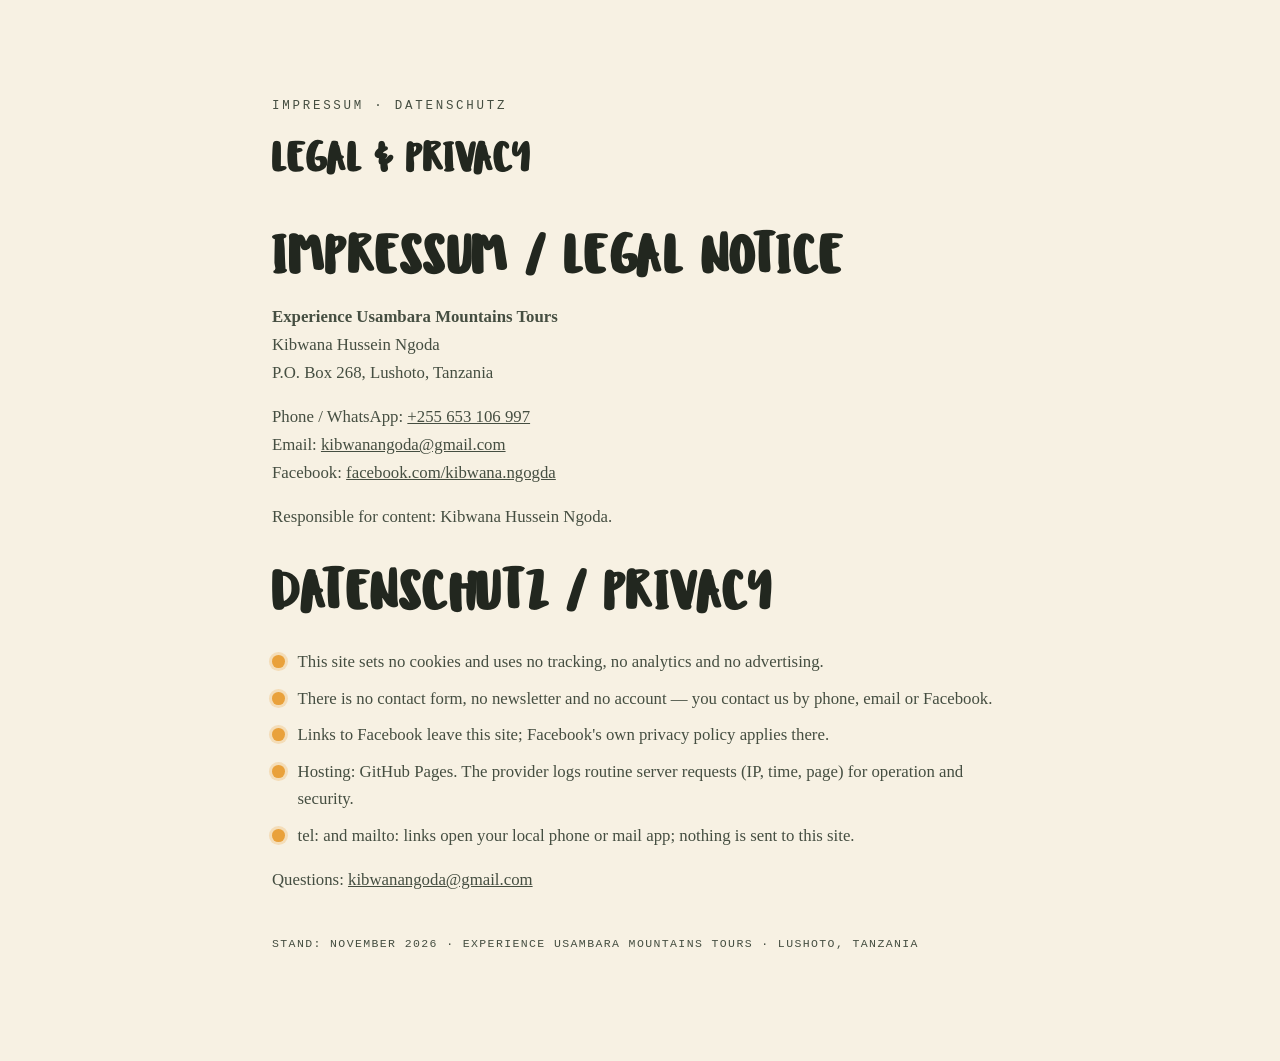
==== legal.html @ 247a27d0 "feat: SEO + AI-Discoverability + Legal-Seite, WebP, Kontrast-Fix" ====
<!DOCTYPE html>
<html lang="en">
<head>
  <meta charset="UTF-8">
  <meta name="viewport" content="width=device-width, initial-scale=1.0">
  <title>Legal &amp; Privacy (Impressum) — Experience Usambara Mountains Tours</title>
  <meta name="description" content="Legal notice and privacy: Experience Usambara Mountains Tours, Kibwana Hussein Ngoda, Lushoto, Tanzania. No cookies, no tracking.">
  <link rel="icon" type="image/svg+xml" href="assets/favicon.svg">
  <link rel="stylesheet" href="assets/css/styles.css">
  <style>
    .legal { padding: clamp(4rem, 8vw, 6rem) 0; max-width: 46rem; }
    .legal h2 { margin: 2.2rem 0 .8rem; }
    .legal p, .legal li { color: #454e41; }
  </style>
</head>
<body>
  <main id="main">
    <div class="wrap legal">
      <p class="eyebrow">Impressum · Datenschutz</p>
      <h1 style="font-family:var(--font-display);font-size:clamp(1.8rem,4vw,2.6rem);text-transform:uppercase;">Legal &amp; Privacy</h1>

      <h2>Impressum / Legal notice</h2>
      <p><strong>Experience Usambara Mountains Tours</strong><br>
      Kibwana Hussein Ngoda<br>
      P.O. Box 268, Lushoto, Tanzania</p>
      <p>Phone / WhatsApp: <a href="tel:+255653106997">+255 653 106 997</a><br>
      Email: <a href="mailto:kibwanangoda@gmail.com">kibwanangoda@gmail.com</a><br>
      Facebook: <a href="https://www.facebook.com/kibwana.ngogda" target="_blank" rel="noopener">facebook.com/kibwana.ngogda</a></p>
      <p>Responsible for content: Kibwana Hussein Ngoda.</p>

      <h2>Datenschutz / Privacy</h2>
      <ul class="facts">
        <li>This site sets no cookies and uses no tracking, no analytics and no advertising.</li>
        <li>There is no contact form, no newsletter and no account — you contact us by phone, email or Facebook.</li>
        <li>Links to Facebook leave this site; Facebook's own privacy policy applies there.</li>
        <li>Hosting: GitHub Pages. The provider logs routine server requests (IP, time, page) for operation and security.</li>
        <li>tel: and mailto: links open your local phone or mail app; nothing is sent to this site.</li>
      </ul>
      <p>Questions: <a href="mailto:kibwanangoda@gmail.com">kibwanangoda@gmail.com</a></p>

      <p class="foot-small" style="margin-top:2.5rem;">Stand: November 2026 · Experience Usambara Mountains Tours · Lushoto, Tanzania</p>
    </div>
  </main>
</body>
</html>
---- assets/css/styles.css ----
/* ============================================================
   EXPERIENCE USAMBARA MOUNTAINS TOURS — design system
   Palette: paper / ink / forest / moss / sun / clay
   Type:    Ludicrous (display, self-hosted) + Charter serif body
   ============================================================ */

@font-face {
  font-family: 'Ludicrous';
  src: url('../fonts/Ludicrous.woff') format('woff'),
       url('../fonts/Ludicrous.otf') format('opentype');
  font-weight: 400;
  font-style: normal;
  font-display: swap;
}
@font-face {
  font-family: 'Ludicrous Stencil';
  src: url('../fonts/Ludicrous-Stencil.woff') format('woff'),
       url('../fonts/Ludicrous-Stencil.otf') format('opentype');
  font-weight: 400;
  font-style: normal;
  font-display: swap;
}

:root {
  --paper: #f7f1e3;
  --cream: #fbf7ec;
  --ink:   #22271f;
  --forest:#1e4d33;
  --deep:  #143321;
  --moss:  #5d8a6a;
  --sun:   #e9a13b;
  --clay:  #ad4a20;
  --sand:  #efe3c8;

  --font-display: 'Ludicrous', 'Arial Black', sans-serif;
  --font-stencil: 'Ludicrous Stencil', 'Arial Black', sans-serif;
  --font-body: Charter, 'Bitstream Charter', Georgia, Cambria, serif;
  --font-label: ui-monospace, 'SF Mono', Menlo, Consolas, monospace;

  --wrap: 1140px;
  --radius: 14px;
  --shadow: 0 18px 40px -18px rgba(20, 30, 20, .45);
}

* { box-sizing: border-box; }
html { scroll-behavior: smooth; }
@media (prefers-reduced-motion: reduce) {
  html { scroll-behavior: auto; }
  *, *::before, *::after { animation: none !important; transition: none !important; }
}

body {
  margin: 0;
  background: var(--paper);
  color: var(--ink);
  font-family: var(--font-body);
  font-size: 1.05rem;
  line-height: 1.65;
  -webkit-font-smoothing: antialiased;
}
img { display: block; max-width: 100%; height: auto; }
a { color: inherit; }

.wrap { max-width: var(--wrap); margin: 0 auto; padding: 0 clamp(1.1rem, 4vw, 2.5rem); }

.skip-link {
  position: absolute; left: -999px; top: 0; z-index: 100;
  background: var(--clay); color: #fff; padding: .6rem 1rem; border-radius: 0 0 8px 0;
}
.skip-link:focus { left: 0; }

:focus-visible { outline: 3px solid var(--clay); outline-offset: 3px; border-radius: 4px; }

/* ---------------- shared bits ---------------- */
.eyebrow {
  font-family: var(--font-label);
  font-size: .78rem;
  letter-spacing: .22em;
  text-transform: uppercase;
  color: var(--clay);
  margin: 0 0 .6rem;
}
h1, h2, h3 { margin: 0; }
h2 {
  font-family: var(--font-display);
  font-size: clamp(2rem, 5vw, 3.4rem);
  line-height: 1.04;
  text-transform: uppercase;
  letter-spacing: .01em;
  color: var(--ink);
}
.hl {
  background: linear-gradient(transparent 52%, rgba(233, 161, 59, .55) 52% 94%, transparent 94%);
  padding: 0 .08em;
}
.section-sub { max-width: 46ch; margin: .8rem 0 0; color: #4c5548; }

.btn {
  display: inline-flex; align-items: center; gap: .55rem;
  font-family: var(--font-label); font-size: .85rem; letter-spacing: .08em;
  text-transform: uppercase; text-decoration: none;
  padding: .95rem 1.5rem; border-radius: 999px; border: 2px solid transparent;
  transition: transform .18s ease, box-shadow .18s ease, background .18s ease;
}
.btn svg { width: 1.05rem; height: 1.05rem; fill: none; stroke: currentColor; stroke-width: 1.8; stroke-linecap: round; stroke-linejoin: round; }
.btn-primary { background: var(--clay); color: #fff; box-shadow: 0 10px 22px -12px rgba(173, 74, 32, .8); }
.btn-primary:hover { transform: translateY(-2px); background: #8f3c17; }
.btn-ghost { border-color: rgba(255,255,255,.85); color: #fff; }
.btn-ghost:hover { background: rgba(255,255,255,.14); transform: translateY(-2px); }

/* ---------------- header ---------------- */
.site-header {
  position: fixed; inset: 0 0 auto; z-index: 50;
  padding: .9rem 0;
  transition: background .25s ease, padding .25s ease, box-shadow .25s ease;
}
.site-header.scrolled { background: rgba(247, 241, 227, .92); backdrop-filter: blur(6px); padding: .55rem 0; box-shadow: 0 1px 0 rgba(34,39,31,.08); }
.nav-row { display: flex; align-items: center; justify-content: space-between; gap: 1rem; }
.brand { display: flex; align-items: center; gap: .65rem; text-decoration: none; }
.brand-mark {
  width: 2.7rem; height: 2.7rem; border-radius: 50%;
  background: var(--forest); color: var(--paper);
  display: grid; place-items: center;
  transform: rotate(-6deg);
}
.brand-mark svg { width: 1.35rem; height: 1.35rem; fill: currentColor; }
.brand-text {
  font-family: var(--font-display); font-size: .95rem; text-transform: uppercase;
  color: var(--cream); max-width: 22ch; line-height: 1.15; letter-spacing: .02em;
  transition: color .25s ease;
}
.brand-text em { font-style: normal; color: var(--sun); }
.site-header.scrolled .brand-text { color: var(--ink); }
nav { display: flex; align-items: center; gap: 1.7rem; }
nav a {
  font-family: var(--font-label); font-size: .92rem; font-weight: 600; letter-spacing: .12em; text-transform: uppercase;
  text-decoration: none; color: var(--cream);
  transition: color .25s ease;
}
nav a:hover { color: var(--sun); }
.site-header.scrolled nav a { color: var(--ink); }
.nav-call { background: var(--clay); padding: .6rem 1.1rem; border-radius: 999px; color: #fff !important; }
.nav-call:hover { background: #a9481f !important; }
.nav-toggle { display: none; background: none; border: 0; cursor: pointer; padding: .5rem; }
.nav-toggle span { display: block; width: 24px; height: 2px; background: var(--cream); margin: 5px 0; transition: .25s; }
.site-header.scrolled .nav-toggle span { background: var(--ink); }

/* ---------------- hero ---------------- */
.hero { position: relative; min-height: 100svh; display: flex; align-items: flex-end; overflow: clip; background: var(--deep); }
.hero-media, .hero-media img { position: absolute; inset: 0; width: 100%; height: 100%; }
.hero-media img { object-fit: cover; animation: kenburns 26s ease-in-out infinite alternate; }
@keyframes kenburns { from { transform: scale(1); } to { transform: scale(1.07); } }
.hero-shade {
  position: absolute; inset: 0;
  background:
    linear-gradient(180deg, rgba(20,51,33,.68) 0%, rgba(20,51,33,.18) 22%, rgba(20,51,33,0) 34%, rgba(20,51,33,0) 38%, rgba(20,51,33,.78) 100%);
}
.hero-eyebrow, .brand-text, nav a { text-shadow: 0 1px 10px rgba(20, 51, 33, .55); }
.site-header.scrolled .brand-text, .site-header.scrolled nav a { text-shadow: none; }
.hero-inner { position: relative; padding-top: 9rem; padding-bottom: 6.5rem; width: 100%; }
.hero-eyebrow {
  color: var(--cream);
  display: inline-block;
  background: rgba(20, 51, 33, .55);
  backdrop-filter: blur(2px);
  padding: .35rem .9rem;
  border-radius: 999px;
  text-shadow: none;
}
.hero-title {
  font-family: var(--font-display);
  font-size: clamp(2.6rem, 9.5vw, 7.2rem);
  line-height: .98; text-transform: uppercase; color: var(--cream);
  margin: .4rem 0 1.1rem; text-wrap: balance;
}
.hero-title .line { display: block; }
.hero-title .line:nth-child(2) { color: var(--sun); }
.hero-sub { max-width: 34rem; color: #efe8d6; font-size: clamp(1.02rem, 1.6vw, 1.2rem); margin: 0 0 1.8rem; }
.hero-cta { display: flex; flex-wrap: wrap; gap: .9rem; }
.sticker {
  position: absolute; top: 15%; right: 7%;
  width: 7.6rem; height: 7.6rem; border-radius: 50%;
  background: var(--clay); color: #fff;
  display: grid; place-items: center; text-align: center;
  font-family: var(--font-stencil); font-size: 1.05rem; line-height: 1.1; text-transform: uppercase;
  transform: rotate(12deg);
  box-shadow: var(--shadow);
  border: 3px dashed rgba(255,255,255,.65);
  animation: wobble 7s ease-in-out infinite;
}
@keyframes wobble { 0%,100% { transform: rotate(9deg); } 50% { transform: rotate(15deg); } }
.hero-side {
  position: absolute; right: 1.1rem; bottom: 1.4rem; margin: 0;
  font-family: var(--font-label); font-size: .7rem; letter-spacing: .3em; text-transform: uppercase;
  color: rgba(251, 247, 236, .75); writing-mode: vertical-rl;
}

/* ---------------- marquee ---------------- */
.marquee { background: var(--sun); color: var(--deep); overflow: hidden; padding: .7rem 0; }
.marquee-track { display: flex; gap: 2.2rem; width: max-content; animation: scroll 30s linear infinite; }
.marquee-track span {
  font-family: var(--font-display); font-size: 1.05rem; letter-spacing: .06em;
  text-transform: uppercase; white-space: nowrap;
}
@keyframes scroll { to { transform: translateX(-50%); } }

/* ---------------- about ---------------- */
.about { padding: clamp(4.5rem, 9vw, 7.5rem) 0; }
.grid-2 { display: grid; grid-template-columns: 1fr; gap: 2.6rem; align-items: center; }
.about-copy p { margin: 1rem 0 0; max-width: 52ch; }
.facts { list-style: none; margin: 1.6rem 0 0; padding: 0; display: grid; gap: .55rem; }
.facts li { padding-left: 1.6rem; position: relative; }
.facts li::before {
  content: ""; position: absolute; left: 0; top: .42em;
  width: .8rem; height: .8rem; border-radius: 50%;
  background: var(--sun); box-shadow: 0 0 0 3px rgba(233,161,59,.25);
}
.polaroid {
  background: var(--cream); padding: .8rem .8rem 0; border-radius: 6px;
  box-shadow: var(--shadow); transform: rotate(-2deg);
  max-width: 34rem; justify-self: center; width: 100%;
}
.polaroid img { border-radius: 3px; aspect-ratio: 3/4; object-fit: cover; width: 100%; }
.polaroid figcaption {
  font-family: var(--font-label); font-size: .75rem; letter-spacing: .12em; text-transform: uppercase;
  color: #5a6353; padding: .9rem .2rem 1rem;
}

/* ---------------- tours ---------------- */
.tours { background: var(--deep); padding: clamp(4.5rem, 9vw, 7.5rem) 0; color: var(--paper); }
.tours h2 { color: var(--cream); }
.tours .eyebrow { color: var(--sun); }
.tours .section-sub { color: #c9d4c4; }
.tour-grid { display: grid; grid-template-columns: repeat(auto-fit, minmax(250px, 1fr)); gap: 1.4rem; margin-top: 3rem; }
.tour-card {
  background: var(--cream); color: var(--ink); border-radius: var(--radius); overflow: hidden;
  box-shadow: var(--shadow); display: flex; flex-direction: column;
  transition: transform .2s ease;
}
.tour-card:nth-child(odd) { transform: rotate(-.5deg); }
.tour-card:nth-child(even) { transform: rotate(.5deg); }
.tour-card:hover { transform: rotate(0) translateY(-6px); }
.tour-img { aspect-ratio: 4/3; overflow: hidden; }
.tour-img img { width: 100%; height: 100%; object-fit: cover; transition: transform .5s ease; }
.tour-card:hover .tour-img img { transform: scale(1.05); }
.tour-body { padding: 1.3rem 1.4rem 1.5rem; display: flex; flex-direction: column; flex: 1; }
.tour-no {
  font-family: var(--font-display); font-size: 2.4rem; line-height: 1; margin: 0 0 .3rem;
  color: transparent; -webkit-text-stroke: 1.5px var(--moss);
}
.tour-body h3 { font-family: var(--font-display); font-size: 1.35rem; text-transform: uppercase; letter-spacing: .02em; }
.tour-body p { margin: .5rem 0 1.1rem; font-size: .98rem; color: #454e41; flex: 1; }
.tour-link {
  font-family: var(--font-label); font-size: .78rem; letter-spacing: .1em; text-transform: uppercase;
  color: var(--clay); text-decoration: none; font-weight: 600;
}
.tour-link span { display: inline-block; transition: transform .18s ease; }
.tour-link:hover span { transform: translateX(5px); }
.tour-link:hover { color: #8f3c17; }

/* ---------------- gallery ---------------- */
.gallery { padding: clamp(4.5rem, 9vw, 7.5rem) 0; background: var(--sand); }
.gallery .eyebrow { color: var(--forest); }
.gallery-grid {
  display: grid; grid-template-columns: repeat(3, 1fr); gap: 1.6rem; margin-top: 2.6rem;
}
.pol {
  margin: 0; background: var(--cream); padding: .6rem .6rem 0; border-radius: 5px;
  box-shadow: var(--shadow);
}
.pol img { border-radius: 3px; aspect-ratio: 4/5; object-fit: cover; width: 100%; transition: transform .45s ease; }
.pol:hover img { transform: scale(1.04); }
.pol figcaption { font-family: var(--font-label); font-size: .7rem; letter-spacing: .12em; text-transform: uppercase; color: #5a6353; padding: .7rem .15rem .8rem; }
.pol:nth-child(3n+1) { transform: rotate(-1.6deg); }
.pol:nth-child(3n+2) { transform: rotate(1.1deg) translateY(10px); }
.pol:nth-child(3n)   { transform: rotate(-.7deg); }

/* ---------------- contact ---------------- */
.contact { background: var(--forest); padding: clamp(4.5rem, 9vw, 7.5rem) 0; color: var(--paper); }
.contact h2 { color: var(--cream); }
.contact .eyebrow { color: var(--sun); }
.contact-copy p { color: #d8e2d4; max-width: 40ch; }
.contact-card {
  background: var(--cream); color: var(--ink); border-radius: var(--radius);
  padding: clamp(1.4rem, 3vw, 2.2rem); box-shadow: var(--shadow); transform: rotate(.6deg);
}
.contact-list { list-style: none; margin: 0; padding: 0; display: grid; gap: 1.3rem; }
.contact-list li { display: flex; gap: 1rem; align-items: flex-start; }
.contact-list svg {
  width: 1.35rem; height: 1.35rem; flex: 0 0 auto; margin-top: .2rem;
  fill: none; stroke: var(--forest); stroke-width: 1.8; stroke-linecap: round; stroke-linejoin: round;
}
.contact-list .label {
  display: block; font-family: var(--font-label); font-size: .7rem; letter-spacing: .18em;
  text-transform: uppercase; color: #6a7362; margin-bottom: .15rem;
}
.contact-list a {
  font-size: 1.12rem; font-weight: 700; color: var(--clay); text-decoration: none;
  border-bottom: 2px solid rgba(198, 90, 46, .35);
}
.contact-list a:hover { border-color: var(--clay); }
.contact-list span:not(.label) { font-size: 1.05rem; }

/* ---------------- footer ---------------- */
.site-footer { background: var(--deep); color: #b9c6b4; padding: 4rem 0 2rem; overflow: clip; }
.foot-word {
  font-family: var(--font-display); font-size: clamp(3.4rem, 12vw, 9rem); line-height: .9;
  text-transform: uppercase; margin: 0 0 1.6rem;
  color: transparent; -webkit-text-stroke: 1.5px rgba(233, 161, 59, .35);
}
.foot-row { display: grid; gap: 1.5rem; }
.foot-meta { display: grid; gap: .9rem; font-size: .95rem; }
.foot-meta a { color: var(--sun); }
.foot-small { font-family: var(--font-label); font-size: .72rem; letter-spacing: .12em; text-transform: uppercase; color: #b9c6b4; }

/* ---------------- reveal ---------------- */
.reveal { opacity: 0; transform: translateY(26px); transition: opacity .6s ease, transform .6s ease; }
.reveal.in { opacity: 1; transform: none; }
@media (prefers-reduced-motion: reduce) { .reveal { opacity: 1; transform: none; } }

/* ---------------- responsive ---------------- */
@media (min-width: 720px) {
  .gallery-grid { grid-template-columns: repeat(2, 1fr); }
}
@media (min-width: 900px) {
  .grid-2 { grid-template-columns: 1.05fr .95fr; gap: 4rem; }
  .gallery-grid { grid-template-columns: repeat(3, 1fr); }
}
@media (max-width: 719px) {
  nav {
    position: fixed; inset: 0 0 auto auto; height: 100svh; width: min(78vw, 300px);
    background: var(--deep); flex-direction: column; align-items: flex-start; justify-content: flex-start;
    padding: 5.5rem 2rem; gap: 1.4rem; transform: translateX(100%); transition: transform .3s ease;
  }
  nav.open { transform: none; }
  nav a { font-size: .95rem; }
  .nav-toggle { display: block; z-index: 60; }
  .nav-toggle[aria-expanded="true"] span:nth-child(1) { transform: translateY(7px) rotate(45deg); }
  .nav-toggle[aria-expanded="true"] span:nth-child(2) { opacity: 0; }
  .nav-toggle[aria-expanded="true"] span:nth-child(3) { transform: translateY(-7px) rotate(-45deg); }
  .sticker { width: 5.6rem; height: 5.6rem; font-size: .8rem; top: 12%; right: 6%; }
  .hero-side { display: none; }
  .gallery-grid { grid-template-columns: 1fr; }
}
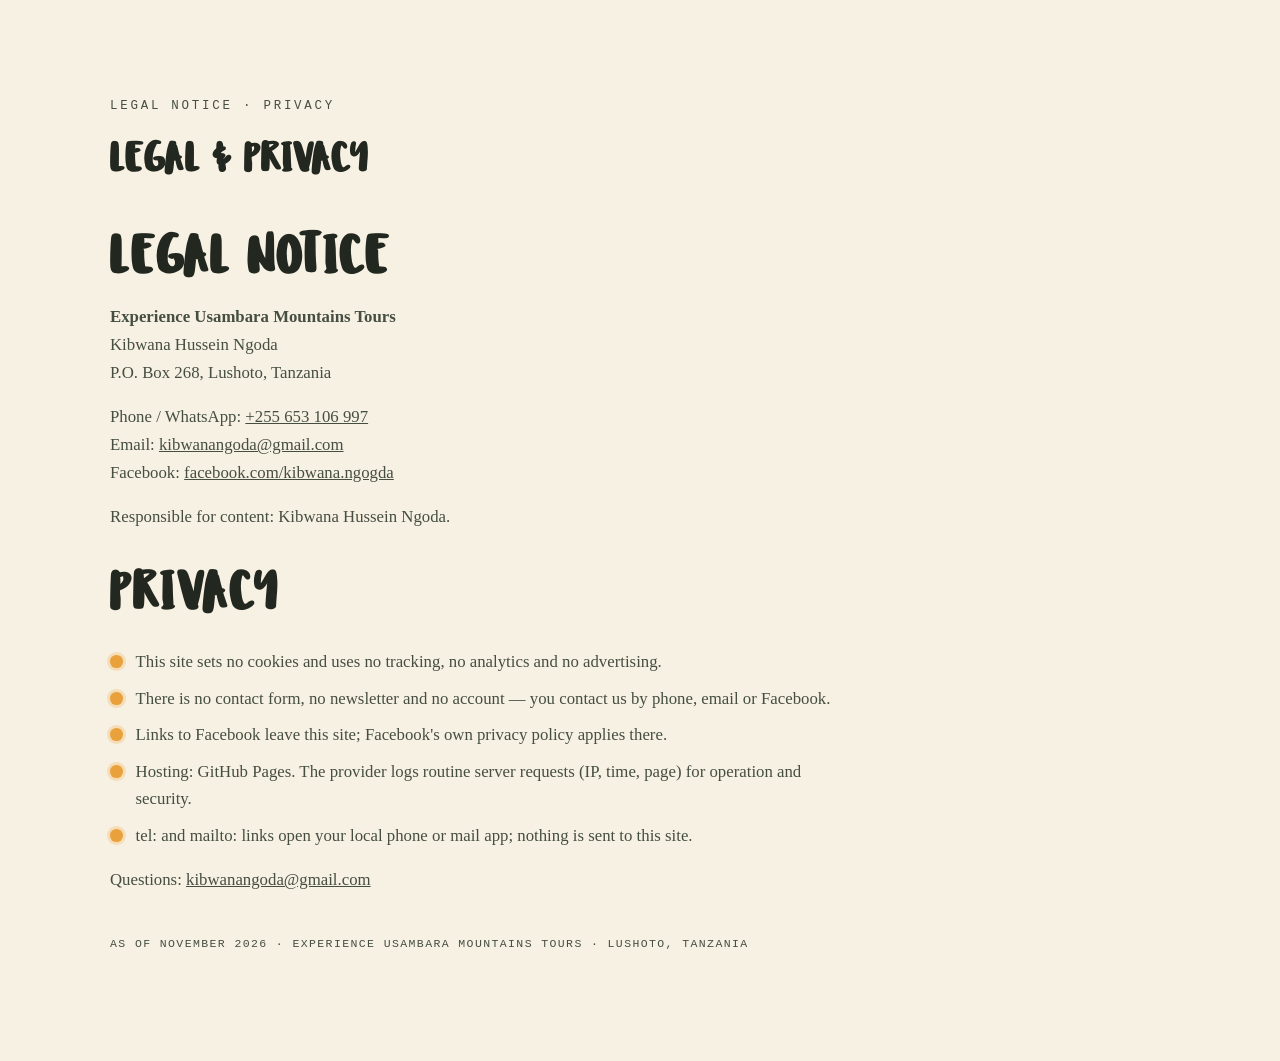
==== commit e47cffd2: "fix: legal page fully English + wrap padding fix (mobile left margin)" ====
--- a/legal.html
+++ b/legal.html
@@ -15,11 +15,12 @@
 </head>
 <body>
   <main id="main">
-    <div class="wrap legal">
-      <p class="eyebrow">Impressum · Datenschutz</p>
+    <div class="wrap">
+    <div class="legal">
+      <p class="eyebrow">Legal notice · Privacy</p>
       <h1 style="font-family:var(--font-display);font-size:clamp(1.8rem,4vw,2.6rem);text-transform:uppercase;">Legal &amp; Privacy</h1>
 
-      <h2>Impressum / Legal notice</h2>
+      <h2>Legal notice</h2>
       <p><strong>Experience Usambara Mountains Tours</strong><br>
       Kibwana Hussein Ngoda<br>
       P.O. Box 268, Lushoto, Tanzania</p>
@@ -28,7 +29,7 @@
       Facebook: <a href="https://www.facebook.com/kibwana.ngogda" target="_blank" rel="noopener">facebook.com/kibwana.ngogda</a></p>
       <p>Responsible for content: Kibwana Hussein Ngoda.</p>
 
-      <h2>Datenschutz / Privacy</h2>
+      <h2>Privacy</h2>
       <ul class="facts">
         <li>This site sets no cookies and uses no tracking, no analytics and no advertising.</li>
         <li>There is no contact form, no newsletter and no account — you contact us by phone, email or Facebook.</li>
@@ -38,7 +39,8 @@
       </ul>
       <p>Questions: <a href="mailto:kibwanangoda@gmail.com">kibwanangoda@gmail.com</a></p>
 
-      <p class="foot-small" style="margin-top:2.5rem;">Stand: November 2026 · Experience Usambara Mountains Tours · Lushoto, Tanzania</p>
+      <p class="foot-small" style="margin-top:2.5rem;">As of November 2026 · Experience Usambara Mountains Tours · Lushoto, Tanzania</p>
+    </div>
     </div>
   </main>
 </body>
